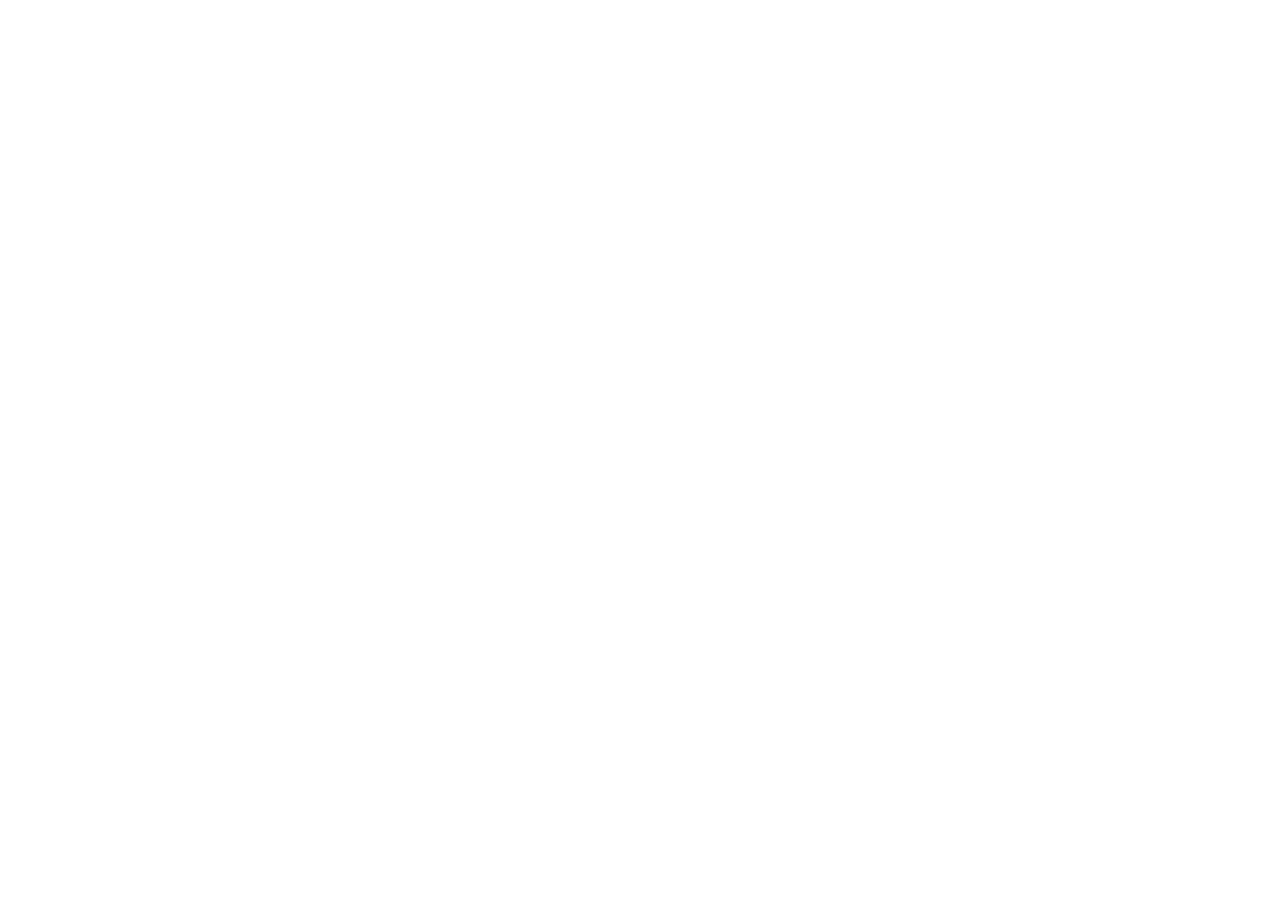
==== blog.html @ 059711ac "created main_page" ====
<!DOCTYPE html>
<html lang="en">

<head>
    <meta charset="UTF-8">
    <meta name="viewport" content="width=device-width, initial-scale=1.0">
    <link rel="stylesheet" href="./assets/css/bootstrap.min.css">
    <link rel="stylesheet" href="./assets/css/blog.css">
    <title>Document</title>
</head>

<body>



    <script src="./assets/js/blog.js"></script>
</body>

</html>
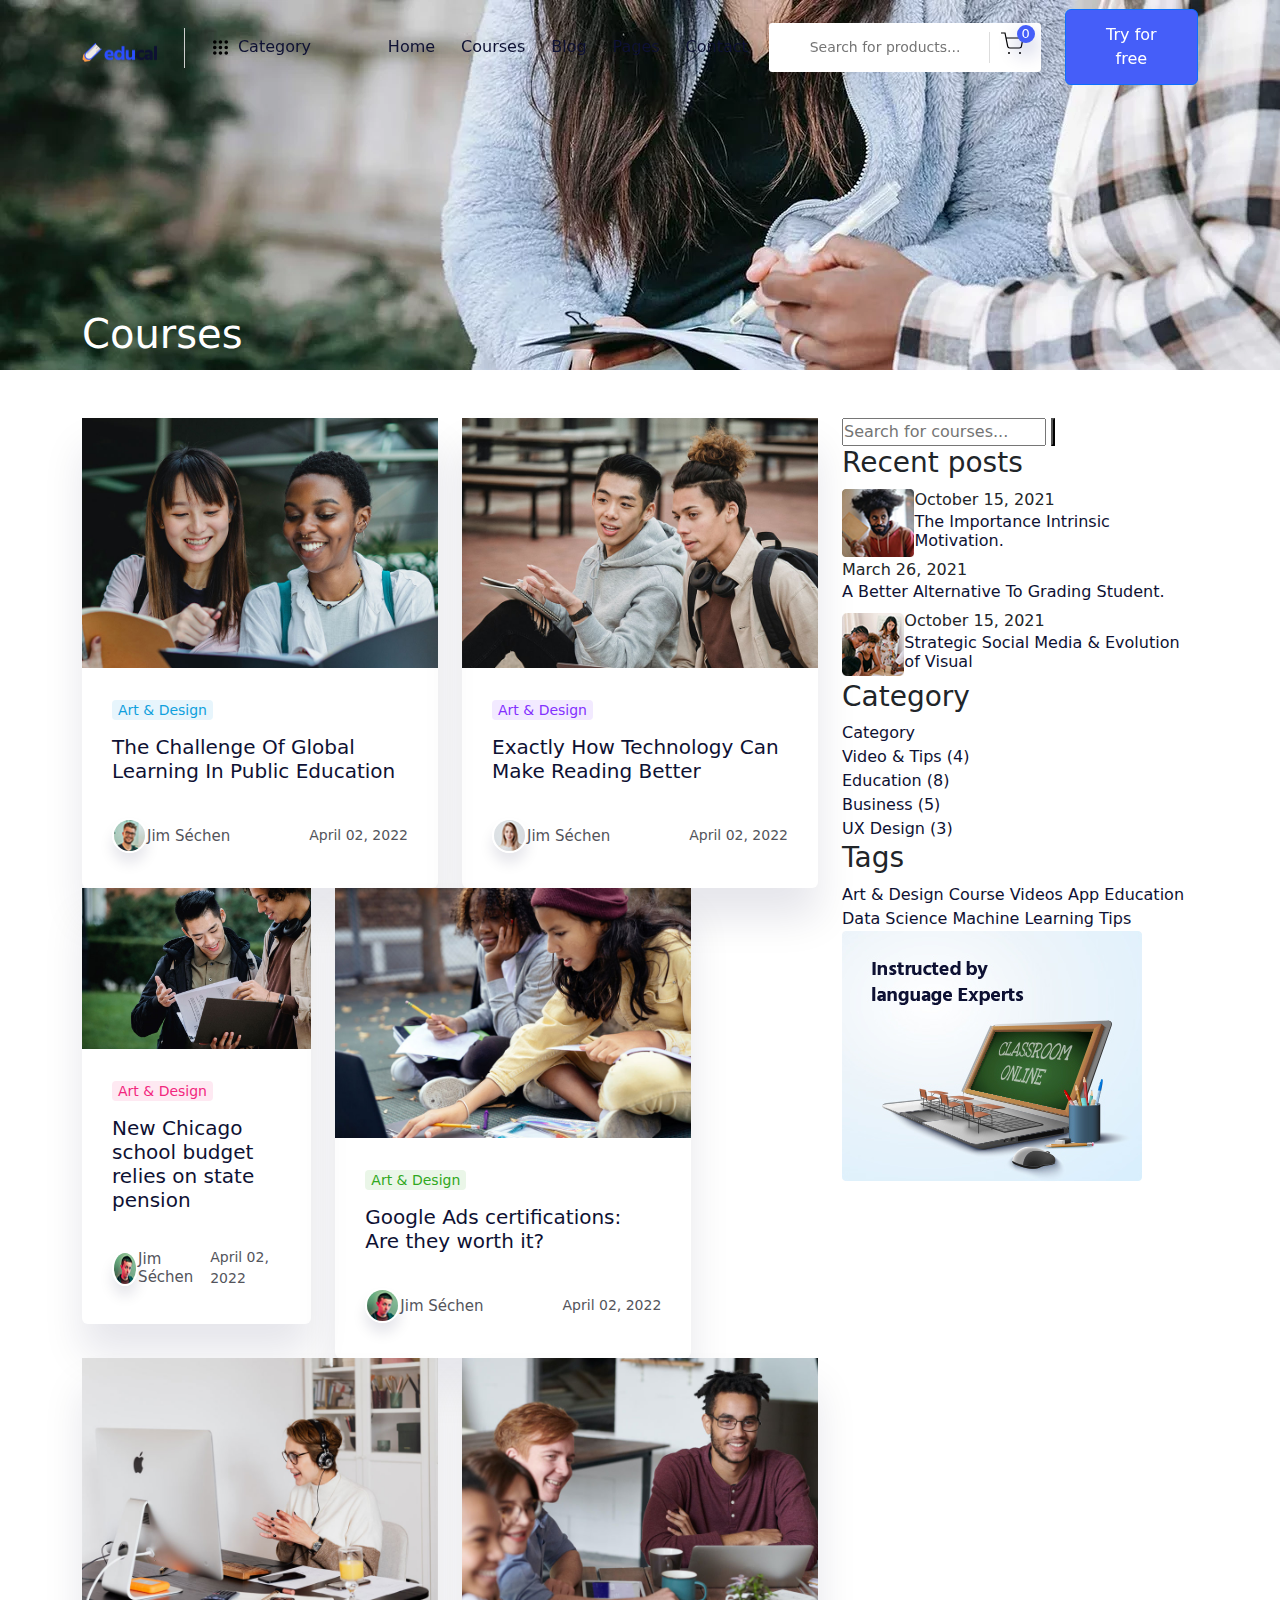
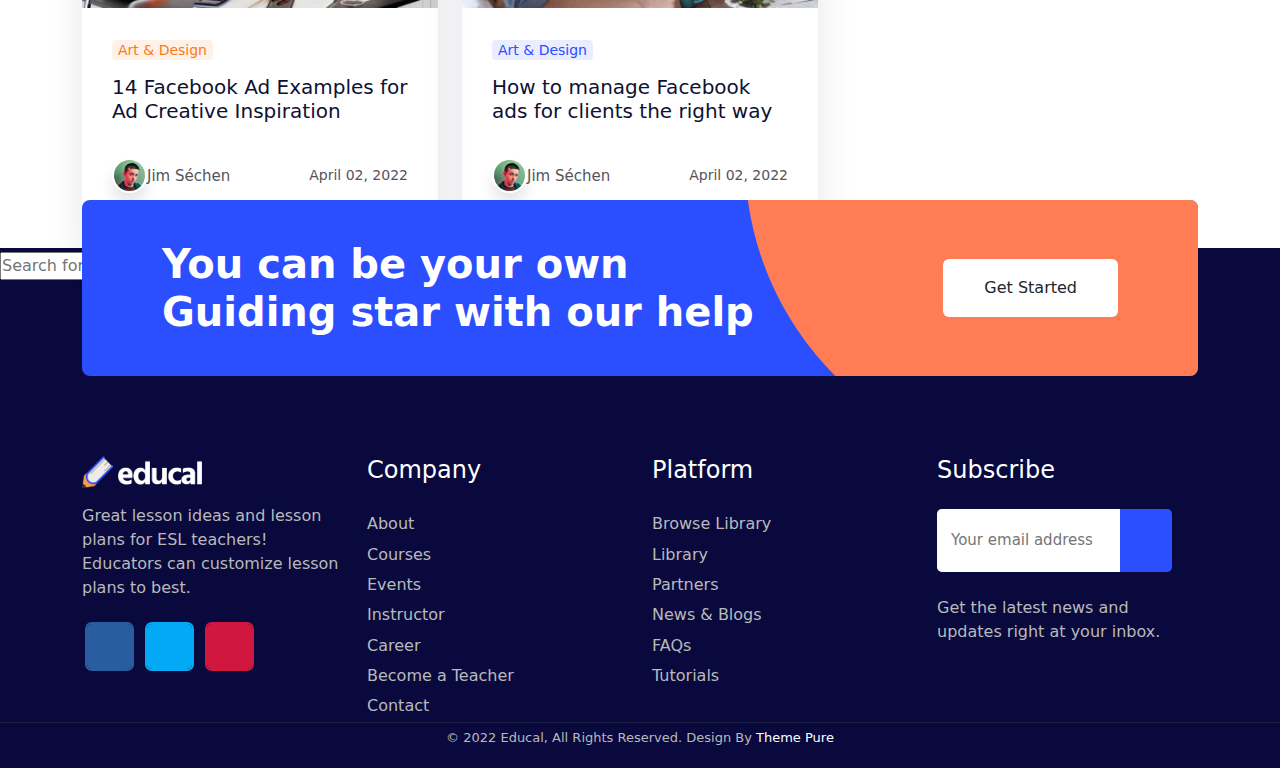
==== commit e32e8212: "created bloge page" ====
--- a/blog.html
+++ b/blog.html
@@ -4,6 +4,9 @@
 <head>
     <meta charset="UTF-8">
     <meta name="viewport" content="width=device-width, initial-scale=1.0">
+    <link rel="stylesheet" href="https://cdnjs.cloudflare.com/ajax/libs/font-awesome/6.5.2/css/all.min.css"
+        integrity="sha512-SnH5WK+bZxgPHs44uWIX+LLJAJ9/2PkPKZ5QiAj6Ta86w+fsb2TkcmfRyVX3pBnMFcV7oQPJkl9QevSCWr3W6A=="
+        crossorigin="anonymous" referrerpolicy="no-referrer" />
     <link rel="stylesheet" href="./assets/css/bootstrap.min.css">
     <link rel="stylesheet" href="./assets/css/blog.css">
     <title>Document</title>
@@ -11,8 +14,641 @@
 
 <body>
 
-
-
+    <!-- header -->
+    <header>
+        <div class="container-fluid">
+            <div class="row align-items-center">
+                <div class="col-3">
+                    <div class="header-left d-flex align-items-center">
+                        <a href="" class="logo">
+                            <img src="./assets/images/logo-black.png" alt="">
+                        </a>
+                        <ul class="header-category position-relative">
+                            <li class="drop-down-btn position-relative">
+                                <a href="" class="d-flex align-items-center">
+                                    <div class="header-category-icon">
+                                        <svg viewBox="0 0 276.2 276.2">
+                                            <g>
+                                                <g>
+                                                    <path class="cat-dot"
+                                                        d="M33.1,2.5C15.3,2.5,0.9,17,0.9,34.8s14.5,32.3,32.3,32.3s32.3-14.5,32.3-32.3S51,2.5,33.1,2.5z">
+                                                    </path>
+                                                    <path class="cat-dot"
+                                                        d="M137.7,2.5c-17.8,0-32.3,14.5-32.3,32.3s14.5,32.3,32.3,32.3c17.8,0,32.3-14.5,32.3-32.3S155.5,2.5,137.7,2.5    z">
+                                                    </path>
+                                                    <path class="cat-dot"
+                                                        d="M243.9,67.1c17.8,0,32.3-14.5,32.3-32.3S261.7,2.5,243.9,2.5S211.6,17,211.6,34.8S226.1,67.1,243.9,67.1z">
+                                                    </path>
+                                                    <path class="cat-dot"
+                                                        d="M32.3,170.5c17.8,0,32.3-14.5,32.3-32.3c0-17.8-14.5-32.3-32.3-32.3S0,120.4,0,138.2S14.5,170.5,32.3,170.5z">
+                                                    </path>
+                                                    <path class="cat-dot"
+                                                        d="M136.8,170.5c17.8,0,32.3-14.5,32.3-32.3c0-17.8-14.5-32.3-32.3-32.3c-17.8,0-32.3,14.5-32.3,32.3    C104.5,156.1,119,170.5,136.8,170.5z">
+                                                    </path>
+                                                    <path class="cat-dot"
+                                                        d="M243,170.5c17.8,0,32.3-14.5,32.3-32.3c0-17.8-14.5-32.3-32.3-32.3s-32.3,14.5-32.3,32.3    C210.7,156.1,225.2,170.5,243,170.5z">
+                                                    </path>
+                                                    <path class="cat-dot"
+                                                        d="M33,209.1c-17.8,0-32.3,14.5-32.3,32.3c0,17.8,14.5,32.3,32.3,32.3s32.3-14.5,32.3-32.3S50.8,209.1,33,209.1z    ">
+                                                    </path>
+                                                    <path class="cat-dot"
+                                                        d="M137.6,209.1c-17.8,0-32.3,14.5-32.3,32.3c0,17.8,14.5,32.3,32.3,32.3c17.8,0,32.3-14.5,32.3-32.3    S155.4,209.1,137.6,209.1z">
+                                                    </path>
+                                                    <path class="cat-dot"
+                                                        d="M243.8,209.1c-17.8,0-32.3,14.5-32.3,32.3c0,17.8,14.5,32.3,32.3,32.3c17.8,0,32.3-14.5,32.3-32.3    S261.6,209.1,243.8,209.1z">
+                                                    </path>
+                                                </g>
+                                            </g>
+                                        </svg>
+                                    </div>
+                                    <span>Category</span>
+                                </a>
+                                <ul class="category-drop-down-menu drop-down-menu position-absolute">
+                                    <li><a href="">English Learning</a></li>
+                                    <li><a href="">Web Development</a></li>
+                                    <li><a href="">Logo Design</a></li>
+                                    <li><a href="">Motion Graphics</a></li>
+                                    <li><a href="">Video Edition</a></li>
+                                </ul>
+                            </li>
+                        </ul>
+                    </div>
+                </div>
+                <div class="col-9">
+                    <div class="header-right d-flex align-items-center justify-content-around">
+                        <nav class="main-menu">
+                            <ul class="d-flex align-items-center justify-content-evenly">
+                                <li class="drop-down-btn position-relative">
+                                    <a href="">Home <span><i class="fas fa-chevron-down"></i></span></a>
+                                    <ul class="drop-down-menu position-absolute">
+                                        <li><a href="">Home 01</a></li>
+                                        <li><a href="">Home 02</a></li>
+                                        <li><a href="">Home 03</a></li>
+                                    </ul>
+                                </li>
+                                <li class="drop-down-btn position-relative">
+                                    <a href="">Courses <span><i class="fas fa-chevron-down"></i></span></a>
+
+                                <li class="drop-down-btn position-relative">
+                                    <a href="">Blog <span><i class="fas fa-chevron-down"></i></span></a>
+
+                                <li class="drop-down-btn position-relative">
+                                    <a href="">Pages <span><i class="fas fa-chevron-down"></i></span></a>
+
+                                <li title="Contact"><a href=" ">Contact</a></li>
+                            </ul>
+                        </nav>
+                        <div class="form-and-btn d-flex align-items-center justify-content-between">
+                            <form action="#" class="d-flex position-relative">
+                                <button type="submit"><i class="fas fa-search"></i></button>
+                                <input type="text" placeholder="Search for products...">
+                                <a href="#" class="shopping-cart-and-label position-relative">
+                                    <div class="shopping-cart-icon">
+                                        <svg viewBox="0 0 24 24">
+                                            <circle class="st0" cx="9" cy="21" r="1"></circle>
+                                            <circle class="st0" cx="20" cy="21" r="1"></circle>
+                                            <path class="st0"
+                                                d="M1,1h4l2.7,13.4c0.2,1,1,1.6,2,1.6h9.7c1,0,1.8-0.7,2-1.6L23,6H6">
+                                            </path>
+                                        </svg>
+                                    </div>
+                                    <span class="shopping-cart-label">0</span>
+                                </a>
+                            </form>
+                            <a href="#" class="try-free btn btn-primary">Try for free</a>
+                        </div>
+                    </div>
+                </div>
+            </div>
+        </div>
+        </div>
+    </header>
+
+    <main>
+        <section id="header-content">
+            <div class="container">
+                <div class="row">
+                    <div class="col-12">
+                        <div class="page-title mt-110">
+                            <h1>Courses</h1>
+                            <nav aria-label="breadcrumb">
+                                <ol class="breadcrumb">
+                                    <li class="breadcrumb-item">
+                                        <a href="">Home</a>
+                                    </li>
+                                    <li class="course-dot ml-2">Courses</li>
+                                </ol>
+                            </nav>
+                        </div>
+                    </div>
+                </div>
+            </div>
+        </section>
+
+        <!-- blog area start -->
+        <section id="blog" class="blog-area pt-120 pb-120 mt-5">
+            <div class="container">
+                <div class="row">
+                    <div class="col-8">
+                        <div class="row">
+                            <div class="col-6">
+                                <div class="blog-wrapper">
+                                    <div class="blog-item white-bg mb-30 transition-3 fix">
+                                        <div class="blog-thumb w-img fix">
+                                            <a href="">
+                                                <img src="./assets/images/blog-1.jpg" alt="">
+                                            </a>
+                                        </div>
+                                        <div class="blog-content">
+                                            <div class="blog-tag">
+                                                <a href="#">Art & Design</a>
+                                            </div>
+                                            <h3 class="blog-title"><a href="">The Challenge Of Global Learning In Public
+                                                    Education</a></h3>
+
+                                            <div class="blog-meta d-flex align-items-center justify-content-between">
+                                                <div class="blog-author d-flex align-items-center">
+                                                    <div class="blog-author-thumb mr-10">
+                                                        <img src="./assets/images/teacher-1.jpg" alt="">
+                                                    </div>
+                                                    <div class="blog-author-info">
+                                                        <h5>Jim Séchen</h5>
+                                                    </div>
+                                                </div>
+                                                <div class="blog-date d-flex align-items-center">
+                                                    <i class="fal fa-clock"></i>
+                                                    <span>April 02, 2022</span>
+                                                </div>
+                                            </div>
+                                        </div>
+                                    </div>
+                                </div>
+                            </div>
+                            <div class="col-6">
+                                <div class="blog-wrapper">
+                                    <div class="blog-item white-bg mb-30 transition-3 fix">
+                                        <div class="blog-thumb w-img fix">
+                                            <a href="">
+                                                <img src="./assets/images/blog-2.jpg" alt="">
+                                            </a>
+                                        </div>
+                                        <div class="blog-content">
+                                            <div class="blog-tag">
+                                                <a href="#" class="purple">Art & Design</a>
+                                            </div>
+                                            <h3 class="blog-title"><a href="">Exactly How Technology Can Make Reading
+                                                    Better</a></h3>
+
+                                            <div class="blog-meta d-flex align-items-center justify-content-between">
+                                                <div class="blog-author d-flex align-items-center">
+                                                    <div class="blog-author-thumb mr-10">
+                                                        <img src="./assets/images/teacher-2.jpg" alt="">
+                                                    </div>
+                                                    <div class="blog-author-info">
+                                                        <h5>Jim Séchen</h5>
+                                                    </div>
+                                                </div>
+                                                <div class="blog-date d-flex align-items-center">
+                                                    <i class="fal fa-clock"></i>
+                                                    <span>April 02, 2022</span>
+                                                </div>
+                                            </div>
+                                        </div>
+                                    </div>
+                                </div>
+                            </div>
+                            <div class="col-4">
+                                <div class="blog-wrapper">
+                                    <div class="blog-item white-bg mb-30 transition-3 fix">
+                                        <div class="blog-thumb w-img fix">
+                                            <a href="">
+                                                <img src="./assets/images/blog-3.jpg" alt="">
+                                            </a>
+                                        </div>
+                                        <div class="blog-content">
+                                            <div class="blog-tag">
+                                                <a href="#" class="pink">Art & Design</a>
+                                            </div>
+                                            <h3 class="blog-title"><a href="">New Chicago school budget relies on state
+                                                    pension</a></h3>
+
+                                            <div class="blog-meta d-flex align-items-center justify-content-between">
+                                                <div class="blog-author d-flex align-items-center">
+                                                    <div class="blog-author-thumb mr-10">
+                                                        <img src="./assets/images/teacher-3.jpg" alt="">
+                                                    </div>
+                                                    <div class="blog-author-info">
+                                                        <h5>Jim Séchen</h5>
+                                                    </div>
+                                                </div>
+                                                <div class="blog-date d-flex align-items-center">
+                                                    <i class="fal fa-clock"></i>
+                                                    <span>April 02, 2022</span>
+                                                </div>
+                                            </div>
+                                        </div>
+                                    </div>
+                                </div>
+                            </div>
+                            <div class="col-6">
+                                <div class="blog-wrapper">
+                                    <div class="blog-item white-bg mb-30 transition-3 fix">
+                                        <div class="blog-thumb w-img fix">
+                                            <a href="">
+                                                <img src="./assets/images/blog-4.jpg" alt="">
+                                            </a>
+                                        </div>
+                                        <div class="blog-content">
+                                            <div class="blog-tag">
+                                                <a href="#" class="green">Art & Design</a>
+                                            </div>
+                                            <h3 class="blog-title"><a href="">Google Ads certifications: Are they worth
+                                                    it?</a></h3>
+
+                                            <div class="blog-meta d-flex align-items-center justify-content-between">
+                                                <div class="blog-author d-flex align-items-center">
+                                                    <div class="blog-author-thumb mr-10">
+                                                        <img src="./assets/images/teacher-3.jpg" alt="">
+                                                    </div>
+                                                    <div class="blog-author-info">
+                                                        <h5>Jim Séchen</h5>
+                                                    </div>
+                                                </div>
+                                                <div class="blog-date d-flex align-items-center">
+                                                    <i class="fal fa-clock"></i>
+                                                    <span>April 02, 2022</span>
+                                                </div>
+                                            </div>
+                                        </div>
+                                    </div>
+                                </div>
+                            </div>
+                            <div class="col-6">
+                                <div class="blog-wrapper">
+                                    <div class="blog-item white-bg mb-30 transition-3 fix">
+                                        <div class="blog-thumb w-img fix">
+                                            <a href="blog-details.html">
+                                                <img src="./assets/images/blog-5.jpg" alt="">
+                                            </a>
+                                        </div>
+                                        <div class="blog-content">
+                                            <div class="blog-tag">
+                                                <a href="#" class="orange">Art & Design</a>
+                                            </div>
+                                            <h3 class="blog-title"><a href="">14 Facebook Ad Examples for Ad Creative
+                                                    Inspiration</a></h3>
+
+                                            <div class="blog-meta d-flex align-items-center justify-content-between">
+                                                <div class="blog-author d-flex align-items-center">
+                                                    <div class="blog-author-thumb mr-10">
+                                                        <img src="./assets/images/teacher-3.jpg" alt="">
+                                                    </div>
+                                                    <div class="blog-author-info">
+                                                        <h5>Jim Séchen</h5>
+                                                    </div>
+                                                </div>
+                                                <div class="blog-date d-flex align-items-center">
+                                                    <i class="fal fa-clock"></i>
+                                                    <span>April 02, 2022</span>
+                                                </div>
+                                            </div>
+                                        </div>
+                                    </div>
+                                </div>
+                            </div>
+                            <div class="col-6">
+                                <div class="blog-wrapper">
+                                    <div class="blog-item white-bg mb-30 transition-3 fix">
+                                        <div class="blog-thumb w-img fix">
+                                            <a href="">
+                                                <img src="./assets/images/blog-6.jpg" alt="">
+                                            </a>
+                                        </div>
+                                        <div class="blog-content">
+                                            <div class="blog-tag">
+                                                <a href="#" class="blue">Art & Design</a>
+                                            </div>
+                                            <h3 class="blog-title"><a href="blog-details.html">How to manage Facebook
+                                                    ads for clients the right way</a></h3>
+
+                                            <div class="blog-meta d-flex align-items-center justify-content-between">
+                                                <div class="blog-author d-flex align-items-center">
+                                                    <div class="blog-author-thumb mr-10">
+                                                        <img src="./assets/images/teacher-3.jpg" alt="">
+                                                    </div>
+                                                    <div class="blog-author-info">
+                                                        <h5>Jim Séchen</h5>
+                                                    </div>
+                                                </div>
+                                                <div class="blog-date d-flex align-items-center">
+                                                    <i class="fal fa-clock"></i>
+                                                    <span>April 02, 2022</span>
+                                                </div>
+                                            </div>
+                                        </div>
+                                    </div>
+                                </div>
+                            </div>
+                        </div>
+                        <div class="row">
+                            <div class="col-12">
+                                <div class="basic-pagination wow fadeInUp mt-30" data-wow-delay=".2s">
+                                    <ul class="d-flex align-items-center">
+                                        <li class="prev">
+                                            <a href="" class="link-btn link-prev">
+                                                Prev
+                                                <i class="arrow_left"></i>
+                                                <i class="arrow_left"></i>
+                                            </a>
+                                        </li>
+                                        <li>
+                                            <a href="">
+                                                <span>1</span>
+                                            </a>
+                                        </li>
+                                        <li class="active">
+                                            <a href="">
+                                                <span>2</span>
+                                            </a>
+                                        </li>
+                                        <li>
+                                            <a href="">
+                                                <span>3</span>
+                                            </a>
+                                        </li>
+                                        <li class="next">
+                                            <a href="" class="link-btn">
+                                                Next
+                                                <i class="arrow_right"></i>
+                                                <i class="arrow_right"></i>
+                                            </a>
+                                        </li>
+                                        <li>
+                                            <a href="#">
+                                                <span>1</span>
+                                            </a>
+                                        </li>
+                                        <li class="active">
+                                            <a href="">
+                                                <span>2</span>
+                                            </a>
+                                        </li>
+                                        <li>
+                                            <a href="">
+                                                <span>3</span>
+                                            </a>
+                                        </li>
+                                        <li class="next">
+                                            <a href="" class="link-btn">
+                                                Next
+                                                <i class="arrow_right"></i>
+                                                <i class="arrow_right"></i>
+                                            </a>
+                                        </li>
+                                    </ul>
+                                </div>
+                            </div>
+                        </div>
+                    </div>
+                    <div class="col-4">
+                        <div class="blog-sidebar pl-70">
+                            <div class="sidebar-widget mb-60">
+                                <div class="sidebar-widget-content">
+                                    <div class="sidebar-search p-relative">
+                                        <form action="#">
+                                            <input type="text" placeholder="Search for courses...">
+                                            <button type="submit">
+                                                <svg version="1.1" xmlns="http://www.w3.org/2000/svg"
+                                                    xmlns:xlink="http://www.w3.org/1999/xlink" x="0px" y="0px"
+                                                    viewBox="0 0 584.4 584.4"
+                                                    style="enable-background:new 0 0 584.4 584.4;" xml:space="preserve">
+                                                    <g>
+                                                        <g>
+                                                            <path class="st0"
+                                                                d="M565.7,474.9l-61.1-61.1c-3.8-3.8-8.8-5.9-13.9-5.9c-6.3,0-12.1,3-15.9,8.3c-16.3,22.4-36,42.1-58.4,58.4    c-4.8,3.5-7.8,8.8-8.3,14.5c-0.4,5.6,1.7,11.3,5.8,15.4l61.1,61.1c12.1,12.1,28.2,18.8,45.4,18.8c17.1,0,33.3-6.7,45.4-18.8    C590.7,540.6,590.7,499.9,565.7,474.9z" />
+                                                            <path class="st1"
+                                                                d="M254.6,509.1c140.4,0,254.5-114.2,254.5-254.5C509.1,114.2,394.9,0,254.6,0C114.2,0,0,114.2,0,254.5    C0,394.9,114.2,509.1,254.6,509.1z M254.6,76.4c98.2,0,178.1,79.9,178.1,178.1s-79.9,178.1-178.1,178.1S76.4,352.8,76.4,254.5    S156.3,76.4,254.6,76.4z" />
+                                                        </g>
+                                                    </g>
+                                                </svg>
+                                            </button>
+                                        </form>
+                                    </div>
+                                </div>
+                            </div>
+                            <div class="sidebar-widget mb-55">
+                                <div class="sidebar-widget-head mb-35">
+                                    <h3 class="sidebar-widget-title">Recent posts</h3>
+                                </div>
+                                <div class="sidebar-widget-content">
+                                    <div class="rc-post-wrapper">
+                                        <div class="rc-post d-flex align-items-center">
+                                            <div class="rc-thumb mr-20">
+                                                <a href=""><img src="./assets/images/blog-sm-1.jpg" alt=""></a>
+                                            </div>
+                                            <div class="rc-content">
+                                                <div class="rc-meta">
+                                                    <span>October 15, 2021</span>
+                                                </div>
+                                                <h6 class="rc-title"><a href="">The Importance Intrinsic Motivation.</a>
+                                                </h6>
+                                            </div>
+                                        </div>
+                                        <div class="rc-post d-flex align-items-center">
+                                            <div class="rc-thumb mr-20">
+                                                <a href=""><img src="./assets/imgages/blog-sm-2.jpg" alt=""></a>
+                                            </div>
+                                            <div class="rc-content">
+                                                <div class="rc-meta">
+                                                    <span>March 26, 2021</span>
+                                                </div>
+                                                <h6 class="rc-title"><a href="">A Better Alternative To Grading
+                                                        Student.</a></h6>
+                                            </div>
+                                        </div>
+                                        <div class="rc-post d-flex align-items-center">
+                                            <div class="rc-thumb mr-20">
+                                                <a href=""><img src="./assets/images/blog-sm-3.jpg" alt=""></a>
+                                            </div>
+                                            <div class="rc-content">
+                                                <div class="rc-meta">
+                                                    <span>October 15, 2021</span>
+                                                </div>
+                                                <h6 class="rc-title"><a href="">Strategic Social Media & Evolution of
+                                                        Visual</a></h6>
+                                            </div>
+                                        </div>
+                                    </div>
+                                </div>
+                            </div>
+                            <div class="sidebar-widget mb-55">
+                                <div class="sidebar-widget-head mb-35">
+                                    <h3 class="sidebar-widget-title">Category</h3>
+                                </div>
+                                <div class="sidebar-widget-content">
+                                    <div class="sidebar-category">
+                                        <ul>
+                                            <li><a href="blog.html">Category</a></li>
+                                            <li><a href="blog.html">Video & Tips (4)</a></li>
+                                            <li><a href="blog.html">Education (8)</a></li>
+                                            <li><a href="blog.html">Business (5)</a></li>
+                                            <li><a href="blog.html">UX Design (3)</a></li>
+                                        </ul>
+                                    </div>
+                                </div>
+                            </div>
+                            <div class="sidebar-widget mb-55">
+                                <div class="sidebar-widget-head mb-35">
+                                    <h3 class="sidebar-widget-title">Tags</h3>
+                                </div>
+                                <div class="sidebar-widget-content">
+                                    <div class="sidebar-tag">
+                                        <a href="#">Art & Design</a>
+                                        <a href="#">Course</a>
+                                        <a href="#">Videos</a>
+                                        <a href="#">App</a>
+                                        <a href="#">Education</a>
+                                        <a href="#">Data Science</a>
+                                        <a href="#">Machine Learning</a>
+                                        <a href="#">Tips</a>
+                                    </div>
+                                </div>
+                            </div>
+                            <div class="sidebar-widget mb-55">
+                                <div class="sidebar-banner w-img">
+                                    <img src="./assets/images/banner-1.jpg" alt="">
+                                </div>
+                            </div>
+                        </div>
+                    </div>
+                    </ul>
+                </div>
+            </div>
+            </div>
+            </div>
+            <div class="col-4">
+                <form action="#">
+                    <input type="text" placeholder="Search for courses...">
+                    <button type="submit">
+                        <svg version="1.1" xmlns="http://www.w3.org/2000/svg" xmlns:xlink="http://www.w3.org/1999/xlink"
+                            x="0px" y="0px" viewBox="0 0 584.4 584.4" style="enable-background:new 0 0 584.4 584.4;"
+                            xml:space="preserve">
+                            <g>
+                                <g>
+                                    <path class="st0"
+                                        d="M565.7,474.9l-61.1-61.1c-3.8-3.8-8.8-5.9-13.9-5.9c-6.3,0-12.1,3-15.9,8.3c-16.3,22.4-36,42.1-58.4,58.4    c-4.8,3.5-7.8,8.8-8.3,14.5c-0.4,5.6,1.7,11.3,5.8,15.4l61.1,61.1c12.1,12.1,28.2,18.8,45.4,18.8c17.1,0,33.3-6.7,45.4-18.8    C590.7,540.6,590.7,499.9,565.7,474.9z" />
+                                    <path class="st1"
+                                        d="M254.6,509.1c140.4,0,254.5-114.2,254.5-254.5C509.1,114.2,394.9,0,254.6,0C114.2,0,0,114.2,0,254.5    C0,394.9,114.2,509.1,254.6,509.1z M254.6,76.4c98.2,0,178.1,79.9,178.1,178.1s-79.9,178.1-178.1,178.1S76.4,352.8,76.4,254.5    S156.3,76.4,254.6,76.4z" />
+                                </g>
+                            </g>
+                        </svg>
+                    </button>
+                </form>
+            </div>
+            </div>
+            </div>
+            </div>
+        </section>
+
+
+        <!--  guide section  -->
+        <section id="guide" class="your-own-guide">
+            <div class="container">
+                <div class="row justify-content-center">
+                    <div class="col-lg-12">
+                        <div class="own-guid-card position-relative">
+                            <div class="cicle-shape position-absolute">
+                                <img src="./assets/images/cta-shape.png" alt="Cicle shape">
+                            </div>
+                            <div class="own-card-content  d-flex align-items-center justify-content-between">
+                                <h3 class="postion-relative">You can be your own <br> Guiding star with our help</h3>
+                                <a href="#" class="btn position-relative">Get Started</a>
+                            </div>
+                        </div>
+                    </div>
+                </div>
+            </div>
+        </section>
+
+    </main>
+    <footer>
+        <div class="footer-top">
+            <div class="container">
+                <div class="row">
+                    <div class="col-3">
+                        <a href="#" class="logo">
+                            <figure>
+                                <img src="./assets/images/logo.png" alt="logo">
+                            </figure>
+                        </a>
+                        <p>Great lesson ideas and lesson plans for ESL teachers! Educators can customize lesson plans to
+                            best.</p>
+                        <div class="icons mt-4">
+                            <a href="#" style="--btn-color: #285da1;"><i class="fab fa-facebook-f"></i></a>
+                            <a href="#" style="--btn-color: #03a9f4;"><i class="fab fa-twitter"></i></a>
+                            <a href="#" style="--btn-color: #d2173f;"><i class="fab fa-pinterest-p"></i></a>
+                        </div>
+                    </div>
+                    <div class="col-3">
+                        <ul class="footer-menu">
+                            <h4>Company</h4>
+                            <li><a href="#">About</a></li>
+                            <li><a href="#">Courses</a></li>
+                            <li><a href="#">Events</a></li>
+                            <li><a href="#">Instructor</a></li>
+                            <li><a href="#">Career</a></li>
+                            <li><a href="#">Become a Teacher</a></li>
+                            <li><a href="#">Contact</a></li>
+                        </ul>
+                    </div>
+                    <div class="col-3">
+                        <ul class="footer-menu">
+                            <h4>Platform</h4>
+                            <li><a href="#">Browse Library</a></li>
+                            <li><a href="#">Library</a></li>
+                            <li><a href="#">Partners</a></li>
+                            <li><a href="#">News & Blogs</a></li>
+                            <li><a href="#">FAQs</a></li>
+                            <li><a href="#">Tutorials</a></li>
+                        </ul>
+                    </div>
+                    <div class="col-3">
+                        <div class="footer-subscribe-form">
+                            <h4>Subscribe</h4>
+                            <form action="#" class="d-flex mb-4">
+                                <input type="email" placeholder="Your email address">
+                                <button type="submit" class=" position-relative">
+                                    <i class="fas fa-arrow-right position-absolute"></i>
+                                    <i class="fas fa-arrow-right position-absolute"></i>
+                                </button>
+                            </form>
+                            <p>Get the latest news and updates right at your inbox.</p>
+                        </div>
+                    </div>
+                </div>
+            </div>
+        </div>
+        <div class="footer-bottom text-center">
+            <p>&copy; 2022 Educal, All Rights Reserved. Design By <a href="#">Theme Pure</a></p>
+        </div>
+    </footer>
+
+
+
+
+
+
+
+
+    <script src="https://code.jquery.com/jquery-3.4.1.slim.min.js"
+        integrity="sha384-J6qa4849blE2+poT4WnyKhv5vZF5SrPo0iEjwBvKU7imGFAV0wwj1yYfoRSJoZ+n"
+        crossorigin="anonymous"></script>
+    <script src="https://cdn.jsdelivr.net/npm/popper.js@1.16.0/dist/umd/popper.min.js"
+        integrity="sha384-Q6E9RHvbIyZFJoft+2mJbHaEWldlvI9IOYy5n3zV9zzTtmI3UksdQRVvoxMfooAo"
+        crossorigin="anonymous"></script>
+    <script src="https://cdn.jsdelivr.net/npm/bootstrap@4.4.1/dist/js/bootstrap.min.js"
+        integrity="sha384-wfSDF2E50Y2D1uUdj0O3uMBJnjuUD4Ih7YwaYd1iqfktj0Uod8GCExl3Og8ifwB6"
+        crossorigin="anonymous"></script>
     <script src="./assets/js/blog.js"></script>
 </body>
 
--- a/assets/css/blog.css
+++ b/assets/css/blog.css
@@ -0,0 +1,1017 @@
+/* all */
+* {
+    margin: 0px;
+    padding: 0px;
+    box-sizing: border-box;
+}
+
+body {
+    overflow-x: hidden;
+}
+
+img {
+    max-width: 100%;
+}
+
+p {
+    line-height: 1.5;
+}
+
+ul {
+    list-style: none;
+    margin: 0px;
+}
+
+a {
+    text-decoration: none;
+}
+
+a,
+span,
+label,
+input {
+    display: inline-block;
+}
+
+input,
+textarea,
+button {
+    outline: none;
+}
+
+#section {
+    z-index: 3;
+}
+
+.shown {
+    display: block;
+    visibility: visible;
+    opacity: 1;
+    animation: scale 1s ease-in-out forwards;
+}
+
+.hide {
+    display: none;
+    visibility: hidden;
+    opacity: 0;
+}
+
+
+
+a.try-free {
+    padding: 12.8px 24px;
+    background: #455ef9;
+}
+
+a.try-free:hover {
+    background: #455ef9;
+    border-color: #455ef9;
+    box-shadow: var(--shadow, 0 10px 20px 0 rgba(4, 23, 118, 0.3)) !important;
+}
+
+article.article h3 span .yellowbg {
+    bottom: -2px;
+    left: 0px;
+    z-index: -1;
+    animation: 3s linear 0s infinite normal none running yellowBg;
+}
+
+@keyframes yellowBg {
+    0% {
+        width: 0px;
+    }
+
+    15% {
+        width: 100%;
+    }
+
+    85% {
+        opacity: 1;
+    }
+
+    90% {
+        width: 100%;
+        opacity: 0;
+    }
+
+    100% {
+        width: 0px;
+        opacity: 0;
+    }
+}
+
+
+/* header */
+
+header {
+    position: fixed;
+    top: 0px;
+    left: 0px;
+    width: 100%;
+    padding: 0px 70px;
+    z-index: 100;
+}
+
+header.sticky {
+    position: fixed;
+    top: 0px;
+    left: 0px;
+    width: 100%;
+    background: var(--color-light, #fff);
+    box-shadow: var(--shadow);
+    animation: 0.3s ease-in-out 0s 1 normal forwards running fade;
+}
+
+@keyframes fade {
+    0% {
+        opacity: 0;
+        transform: translate3d(0px, -100%, 0px);
+    }
+
+    100% {
+        opacity: 1;
+        transform: none;
+    }
+}
+
+ul li a,
+a {
+    color: var(--color, #0e1133);
+    font-weight: 500;
+    transition: all 0.3s ease-in-out 0s;
+}
+
+section {
+    z-index: 3;
+}
+
+header .header-left a.logo {
+    margin-top: 10px;
+}
+
+header .header-left a.logo figure {
+    width: 114px;
+    height: 46px;
+    margin: 0;
+}
+
+header .header-category {
+    padding-left: 56px;
+}
+
+header .header-category::before {
+    content: "";
+    position: absolute;
+    top: -7px;
+    left: 27px;
+    width: 1px;
+    height: 165%;
+    background: rgb(206, 206, 206);
+}
+
+header .header-category li ul.drop-down-menu li>a:hover,
+header ul li.drop-down-btn:hover>a {
+    fill: var(--primary-color, #2b4eff);
+    color: var(--primary-color, #2b4eff);
+}
+
+header .header-category .header-category-icon {
+    width: 15px;
+    margin-right: 10px;
+}
+
+header ul li ul.drop-down-menu {
+    left: 0px;
+    width: 200px;
+    background: #fff;
+    box-shadow: rgba(8, 0, 42, 0.08);
+    visibility: hidden;
+    opacity: 0;
+    transition: all 0.3s ease-out 0s;
+    z-index: 9;
+}
+
+header ul li ul.category-drop-down-menu {
+    padding: 17px 0px 15px;
+    border-radius: 4px;
+}
+
+header ul li ul.drop-down-menu li a {
+    width: 100%;
+}
+
+header .header-category li ul.drop-down-menu li>a {
+    padding: 3px 30px;
+    color: rgb(109, 110, 117);
+    font-weight: 500;
+    text-transform: capitalize;
+}
+
+header li.drop-down-btn:hover ul.drop-down-menu {
+    top: 100%;
+    visibility: visible;
+    opacity: 1;
+}
+
+header .header-right nav.main-menu {
+    width: 50%;
+}
+
+header .header-right nav.main-menu ul {
+    padding: 0px;
+}
+
+header .header-right nav.main-menu ul a:not(.drop-down-menu a) {
+    padding: 35px 0px;
+}
+
+header nav.main-menu ul li ul.drop-down-menu {
+    top: 120%;
+}
+
+header nav.main-menu ul li ul.drop-down-menu a {
+    padding: 10px 25px;
+    font-size: 13px;
+    position: relative;
+    z-index: 1;
+}
+
+header nav.main-menu ul li ul.drop-down-menu li:not(:last-child) a {
+    border-bottom: 1px solid rgb(221, 221, 221);
+}
+
+header nav.main-menu ul li ul.drop-down-menu a::before {
+    content: "";
+    position: absolute;
+    top: 0px;
+    left: 0px;
+    width: 100%;
+    z-index: -2;
+    transform-origin: right center;
+    transform: scaleX(0);
+    transition: transform 0.5s ease-in-out 0s;
+}
+
+header nav.main-menu ul li ul.drop-down-menu a:hover {
+    color: blue;
+}
+
+
+header nav.main-menu ul li ul.drop-down-menu a:hover::before {
+    transform-origin: left center;
+    transform: scaleX(1);
+    transition-delay: 0.1s;
+}
+
+header .form-and-btn form {
+    background: var(--color-light, #fff);
+    padding: 0.5rem 1rem 0.5rem 1.5rem;
+    border-radius: 0.2rem;
+    margin-right: 1.5rem;
+    border: 1px solid transparent;
+}
+
+header.sticky .form-and-btn form {
+    background: var(--gray-color, #edeef3);
+}
+
+header .form-and-btn form:focus-within {
+    border-color: var(--primary-color, #455ef9);
+}
+
+header .form-and-btn form .shopping-cart-icon {
+    width: 24px;
+}
+
+header .form-and-btn form .shopping-cart-icon path {
+    fill: transparent;
+    stroke: rgb(0, 0, 0);
+    stroke-width: 1.2px;
+}
+
+header .form-and-btn form button,
+.form-and-btn form input {
+    background: transparent;
+    border: none;
+}
+
+header .form-and-btn form input {
+    padding: 5px 16px;
+    font-size: 14px;
+    width: 100%;
+    border-right: 1px solid rgb(221, 221, 221);
+    margin-right: 10px;
+}
+
+header .form-and-btn form .shopping-cart-and-label span {
+    position: absolute;
+    top: -7px;
+    right: -11px;
+    width: 18px;
+    height: 18px;
+    border-radius: 50%;
+    background: var(--primary-color, #455ef9);
+    text-align: center;
+    line-height: 18px;
+    color: var(--color-light, #fff);
+    font-size: 13px;
+    box-shadow: var(--shadow, 0 10px 20px 0 rgba(4, 23, 118, 0.3));
+}
+
+#header-content {
+
+    height: 370px;
+    background-image: url(../images/page-title-2.jpg);
+
+}
+
+#header-content .page-title {
+    margin-top: 310px;
+    color: white;
+}
+
+#header-content .page-title li a {
+
+    color: white;
+}
+
+#header-content .page-title .course-dot {
+
+    margin-left: 20px;
+}
+
+
+
+#blog .blog-item {
+    border-radius: 6px;
+    box-shadow: 0px 30px 40px 0px rgba(1, 11, 60, 0.1);
+}
+
+#blog .blog-item:hover #blog .blog-thumb img {
+    transform: scale(1.1);
+}
+
+#blog .blog-title {
+    font-size: 20px;
+    margin-bottom: 35px;
+}
+
+
+#blog .blog-title a:hover {
+    color: #2b4eff;
+}
+
+#blog .blog-content {
+    padding: 30px;
+    padding-bottom: 35px;
+}
+
+#blog .blog-tag {
+    margin-bottom: 13px;
+}
+
+#blog .blog-tag a {
+    display: inline-block;
+    height: 20px;
+    line-height: 20px;
+    font-size: 14px;
+    color: #0fa0dd;
+    background: rgba(15, 160, 221, 0.1);
+    border-radius: 4px;
+    font-weight: 500;
+    padding: 0 6px;
+}
+
+#blog .blog-tag a:hover {
+    background: #0fa0dd;
+    color: #ffffff;
+}
+
+#blog .blog-tag a.purple {
+    background: rgba(131, 48, 254, 0.1);
+    color: #8330fe;
+}
+
+#blog .blog-tag a.purple:hover {
+    background: #8330fe;
+    color: #ffffff;
+}
+
+#blog .blog-tag a.pink {
+    background: rgba(242, 39, 126, 0.1);
+    color: #f2277e;
+}
+
+#blog .blog-tag a.pink:hover {
+    background: #f2277e;
+    color: #ffffff;
+}
+
+#blog .blog-tag a.green {
+    background: rgba(48, 168, 32, 0.1);
+    color: #30a820;
+}
+
+#blog .blog-tag a.green:hover {
+    background: #30a820;
+    color: #ffffff;
+}
+
+#blog .blog-tag a.orange {
+    background: rgba(250, 121, 25, 0.1);
+    color: #fa7919;
+}
+
+#blog .blog-tag a.orange:hover {
+    background: #fa7919;
+    color: #ffffff;
+}
+
+#blog .blog-tag a.blue {
+    background: rgba(43, 78, 255, 0.1);
+    color: #2b4eff;
+}
+
+#blog .blog-tag a.blue:hover {
+    background: #2b4eff;
+    color: #ffffff;
+}
+
+#blog .blog-tag-2 a {
+    display: inline-block;
+    height: 30px;
+    line-height: 32px;
+    color: #53545b;
+    font-weight: 500;
+    background: #f3f4f8;
+    padding: 0 12px;
+    font-size: 15px;
+    margin-right: 8px;
+    border-radius: 4px;
+}
+
+#blog .blog-tag-2 a:hover {
+    background: #2b4eff;
+    color: #ffffff;
+}
+
+#blog .blog-author-thumb img {
+    width: 35px;
+    height: 35px;
+    border: 2px solid #ffffff;
+    border-radius: 50%;
+    box-shadow: 0px 10px 14px 0px rgba(1, 11, 60, 0.1);
+}
+
+#blog .blog-author-thumb-3 img {
+    width: 50px;
+    height: 50px;
+
+    border-radius: 50%;
+}
+
+#blog .blog-author-info h5 {
+    font-size: 15px;
+    font-weight: 500;
+    color: #53545b;
+    margin-bottom: 0;
+}
+
+#blog .blog-author-info-2 h5 {
+    color: #ffffff;
+}
+
+#blog .blog-author-3 {
+    padding: 30px;
+    padding-bottom: 35px;
+    padding-right: 60px;
+    border-radius: 4px;
+}
+
+
+#blog .blog-author-content h4 {
+    font-size: 16px;
+    margin-bottom: 0;
+}
+
+#blog .blog-author-content span {
+    color: #53545b;
+    display: inline-block;
+    margin-bottom: 10px;
+}
+
+#blog .blog-author-content p {
+    font-size: 20px;
+    line-height: 1.2;
+    color: #0e1133;
+    margin-bottom: 0;
+}
+
+#blog .blog-date i {
+    color: #53545b;
+    margin-right: 10px;
+}
+
+#blog .blog-date span {
+    font-size: 14px;
+    color: #53545b;
+    font-weight: 500;
+}
+
+#blog .blog-date-2 i {
+    color: #ffffff;
+}
+
+#blog .blog-date-2 span {
+    color: #ffffff;
+}
+
+#blog .blog-text h3 {
+    font-size: 30px;
+    margin-bottom: 12px;
+}
+
+#blog .blog-text p {
+    font-size: 18px;
+    line-height: 28px;
+    color: #53545b;
+    margin-bottom: 27px;
+}
+
+#blog .blog-quote {
+    padding: 40px 50px;
+    border-radius: 4px;
+}
+
+
+#blog .blog-quote blockquote {
+    margin-bottom: 0;
+}
+
+#blog .blog-quote p {
+    font-size: 24px;
+    color: #0e1133;
+    font-weight: 500;
+    line-height: 1.3;
+    margin-bottom: 25px;
+}
+
+#blog .blog-quote h4 {
+    font-size: 20px;
+    padding-left: 30px;
+    position: relative;
+    margin-bottom: 0;
+}
+
+#blog .blog-quote h4::after {
+    position: absolute;
+    content: "";
+    left: 0;
+    top: 50%;
+    transform: translateY(-50%);
+    width: 19px;
+    height: 2px;
+    background: #0e1133;
+}
+
+#blog .blog-quote img.quote {
+    position: absolute;
+    bottom: -34px;
+    right: 50px;
+}
+
+#blog .blog-link p {
+    font-size: 26px;
+    line-height: 1.4;
+    font-weight: 500;
+    color: #0e1133;
+}
+
+
+#blog .blog-link p a {
+    color: #2b4eff;
+}
+
+#blog .blog-img img {
+    border-radius: 6px;
+}
+
+
+
+#blog .blog-social h4 {
+    font-size: 20px;
+    font-weight: 600;
+    margin-bottom: 0px;
+    margin-right: 10px;
+}
+
+#blog .blog-social ul li {
+    display: inline-block;
+    margin-left: 5px;
+}
+
+#blog .blog-social ul li a {
+    display: inline-block;
+    width: 40px;
+    height: 40px;
+    line-height: 44px;
+    text-align: center;
+    font-size: 13px;
+    color: #0e1133;
+    background: #f3f4f8;
+    border-radius: 4px;
+}
+
+#blog .blog-social ul li a.fb {
+    color: #285da1;
+    background: rgba(40, 93, 161, 0.1);
+}
+
+#blog .blog-social ul li a.fb:hover {
+    color: #ffffff;
+    background: #285da1;
+}
+
+#blog .blog-social ul li a.tw {
+    color: #03a9f4;
+    background: rgba(3, 169, 244, 0.1);
+}
+
+#blog .blog-social ul li a.tw:hover {
+    color: #ffffff;
+    background: #03a9f4;
+}
+
+#blog .blog-social ul li a.pin {
+    color: #d8163f;
+    background: rgba(216, 22, 63, 0.1);
+}
+
+#blog .blog-social ul li a.pin:hover {
+    color: #ffffff;
+    background: #d8163f;
+}
+
+#blog .blog-line {
+    margin-bottom: 28px;
+    width: 100%;
+    height: 1px;
+    background: #f0f0f5;
+}
+
+#blog .blog-comment h3 {
+    font-size: 26px;
+    font-weight: 600;
+    margin-bottom: 40px;
+}
+
+#blog .blog-comment-input input,
+#blog .blog-comment-input textarea {
+    width: 100%;
+    height: 56px;
+    line-height: 56px;
+    border: 2px solid #f3f4f8;
+    background: #f3f4f8;
+    color: #0e1133;
+    font-size: 15px;
+    outline: none;
+    border-radius: 4px;
+    margin-bottom: 20px;
+    padding: 0 24px;
+}
+
+#blog .blog-comment-input input::placeholder,
+#blog .blog-comment-input textarea::placeholder {
+    font-size: 15px;
+    color: #6d6e75;
+}
+
+#blog .blog-comment-input input:focus,
+#blog .blog-comment-input textarea:focus {
+    background: #ffffff;
+    border-color: #2b4eff;
+}
+
+#blog .blog-comment-input textarea {
+    height: 180px;
+    resize: none;
+    line-height: 1.2;
+    padding: 23px;
+    padding-top: 19px;
+    margin-bottom: 13px;
+}
+
+#blog .blog-comment-agree {
+    padding-left: 5px;
+}
+
+#blog .blog-comment-agree input {
+    margin: 0;
+    display: block;
+    width: 14px;
+    height: 14px;
+    background: #ffffff;
+    border: 1px solid #b9bac1;
+    outline: none;
+    border-radius: 4px;
+}
+
+#blog .blog-comment-agree input:checked {
+    position: relative;
+    background-color: #2b4eff;
+    border-color: transparent;
+}
+
+#blog .blog-comment-agree input:checked::after {
+    box-sizing: border-box;
+    content: "\f00c";
+    position: absolute;
+    font-family: "Font Awesome 5 Pro";
+    font-size: 10px;
+    color: #ffffff;
+    top: 46%;
+    left: 50%;
+    transform: translate(-50%, -50%);
+}
+
+#blog .blog-comment-agree input:hover {
+    cursor: pointer;
+}
+
+#blog .blog-comment-agree label {
+    padding-left: 8px;
+    color: #53545b;
+}
+
+#blog .blog-comment-agree label a {
+    color: #0e1133;
+    font-weight: 600;
+    padding-left: 4px;
+}
+
+#blog .blog-comment-agree label a:hover {
+    color: #2b4eff;
+}
+
+#blog .blog-comment-agree label:hover {
+    cursor: pointer;
+}
+
+
+/* sidebar area */
+#blog .slidebar-widget-title {
+    font-size: 20px;
+    padding-bottom: 7px;
+    border-bottom: 1px solid #f0f0f5;
+  }
+  
+  #blog .slidebar-search input {
+    width: 100%;
+    height: 60px;
+    line-height: 56px;
+    background: #f3f4f8;
+    border: 2px solid #f3f4f8;
+    -webkit-border-radius: 4px;
+    -moz-border-radius: 4px;
+    border-radius: 4px;
+    padding-left: 30px;
+    padding-right: 45px;
+  }
+  
+  #blog .slidebar-search input::placeholder {
+    color: #8d8e9a;
+    font-weight: 500;
+  }
+  
+  #blog .slidebar-search button {
+    position: absolute;
+    top: 50%;
+    right: 20px;
+    left: auto;
+    -webkit-transform: translateY(-50%);
+    -moz-transform: translateY(-50%);
+    -ms-transform: translateY(-50%);
+    transform: translateY(-50%);
+  }
+  
+  #blog .slidebar-search button svg {
+    width: 18px;
+    height: 18px;
+  }
+  
+  #blog .slidebar-search button svg .st0 {
+    fill: #8c8faa;
+  }
+  
+  #blog .slidebar-search button svg .st1 {
+    fill: #0e1133;
+  }
+  
+  #blog .slidebar-category ul li:not(:last-child) {
+    margin-bottom: 15px;
+  }
+  
+  #blog .slidebar-category ul li a {
+    font-size: 16px;
+    font-weight: 500;
+    color: #53545b;
+    padding-left: 20px;
+    position: relative;
+  }
+  
+  #blog .slidebar-category ul li a::after {
+    position: absolute;
+    content: "";
+    left: 0;
+    top: 9px;
+    width: 6px;
+    height: 6px;
+    background: #adaeba;
+    -webkit-border-radius: 50%;
+    -moz-border-radius: 50%;
+    border-radius: 50%;
+  }
+  
+  #blog .slidebar-category ul li a:hover {
+    color: #2b4eff;
+  }
+  
+  #blog .slidebar-category ul li a:hover::after {
+    background: #2b4eff;
+  }
+  
+  #blog .slidebar-tag a {
+    display: inline-block;
+    height: 36px;
+    line-height: 38px;
+    padding: 0 15px;
+    font-size: 15px;
+    font-weight: 500;
+    color: #53545b;
+    background: #f3f4f8;
+    -webkit-border-radius: 4px;
+    -moz-border-radius: 4px;
+    border-radius: 4px;
+    margin-right: 8px;
+    margin-bottom: 10px;
+  }
+  
+  #blog .slidebar-tag a:hover {
+    color: #ffffff;
+    background: #2b4eff;
+  }
+
+
+
+
+
+
+
+
+
+
+/* guide - under footer */
+#guide .own-guid-card {
+    padding: 2.5rem 5rem;
+    background: #2b4eff;
+    border-radius: 0.5rem;
+    overflow: hidden;
+    margin-top: -5rem;
+    z-index: 3;
+}
+
+#guide .own-guid-card .own-card-content {
+    flex-wrap: wrap;
+}
+
+#guide .own-guid-card .cicle-shape {
+    right: -163px;
+    bottom: -90px;
+}
+
+#guide .own-guid-card h3 {
+    font-size: 2.5rem;
+    margin: 0;
+    color: var(--color-light, #fff);
+    font-weight: 600;
+    z-index: 3;
+}
+
+#guide .own-guid-card .btn {
+    z-index: 2;
+    background: var(--color-light, #fff);
+    padding: 1rem 2.5rem;
+}
+
+#guide .own-guid-card .btn:focus,
+#guide .own-guid-card .btn:hover {
+    box-shadow: var(--shadow);
+    color: #0e1133;
+}
+
+
+
+
+/* footer */
+footer {
+    padding-top: 13rem;
+    margin-top: -8rem;
+    background: rgb(9, 9, 62);
+    color: var(--gray-color);
+}
+
+footer p {
+    color: #b9b9b9;
+}
+
+footer a.logo {
+    width: 120px;
+}
+
+footer .icons a {
+    color: var(--gray-color);
+    font-size: 1.2rem;
+    margin: 0 5px;
+    background: var(--btn-color);
+    width: 45px;
+    height: 45px;
+    text-align: center;
+    line-height: 45px;
+    border-radius: 0.3rem;
+    transition: all 0.3s ease-in-out;
+    outline: 2px solid var(--btn-color);
+    -webkit-transition: all 0.3s ease-in-out;
+
+}
+
+footer .icons a:hover {
+    outline-offset: 3px;
+}
+
+footer h4 {
+    margin-bottom: 1.5rem;
+    color: white;
+}
+
+ul.footer-menu li a {
+    margin: 0.2rem 0;
+    color: #b9b9b9;
+}
+
+ul.footer-menu li a:hover {
+    color: var(--color-light, #fff);
+}
+
+footer .footer-bottom {
+    padding: 5px 0;
+    font-size: 13px;
+    border-top: 1px solid #1c1f3f;
+}
+
+footer .footer-bottom a {
+    color: var(--color-light, #fff);
+}
+
+footer form input[type="email"] {
+    padding: 20px 14px;
+    border: none;
+    font-size: 15px;
+    width: 70%;
+    border-radius: 0.3rem 0 0 0.3rem;
+}
+
+footer form button {
+    width: 20%;
+    border: none;
+    color: #fff;
+    display: grid;
+    place-items: center;
+    overflow: hidden;
+    background: #2b4eff;
+    border-radius: 0 0.3rem 0.3rem 0;
+}
+
+footer form button i {
+    transition: all 0.3s ease-in-out;
+
+}
+
+footer form button i:first-child {
+    left: 0;
+    opacity: 0;
+}
+
+footer form button:hover i:first-child {
+    left: 50%;
+    opacity: 1;
+    transform: translateX(-50%);
+
+}
+
+footer form button:hover i:last-child {
+    opacity: 0;
+}
+
+footer .con-mt {
+    margin-top: 2rem;
+}